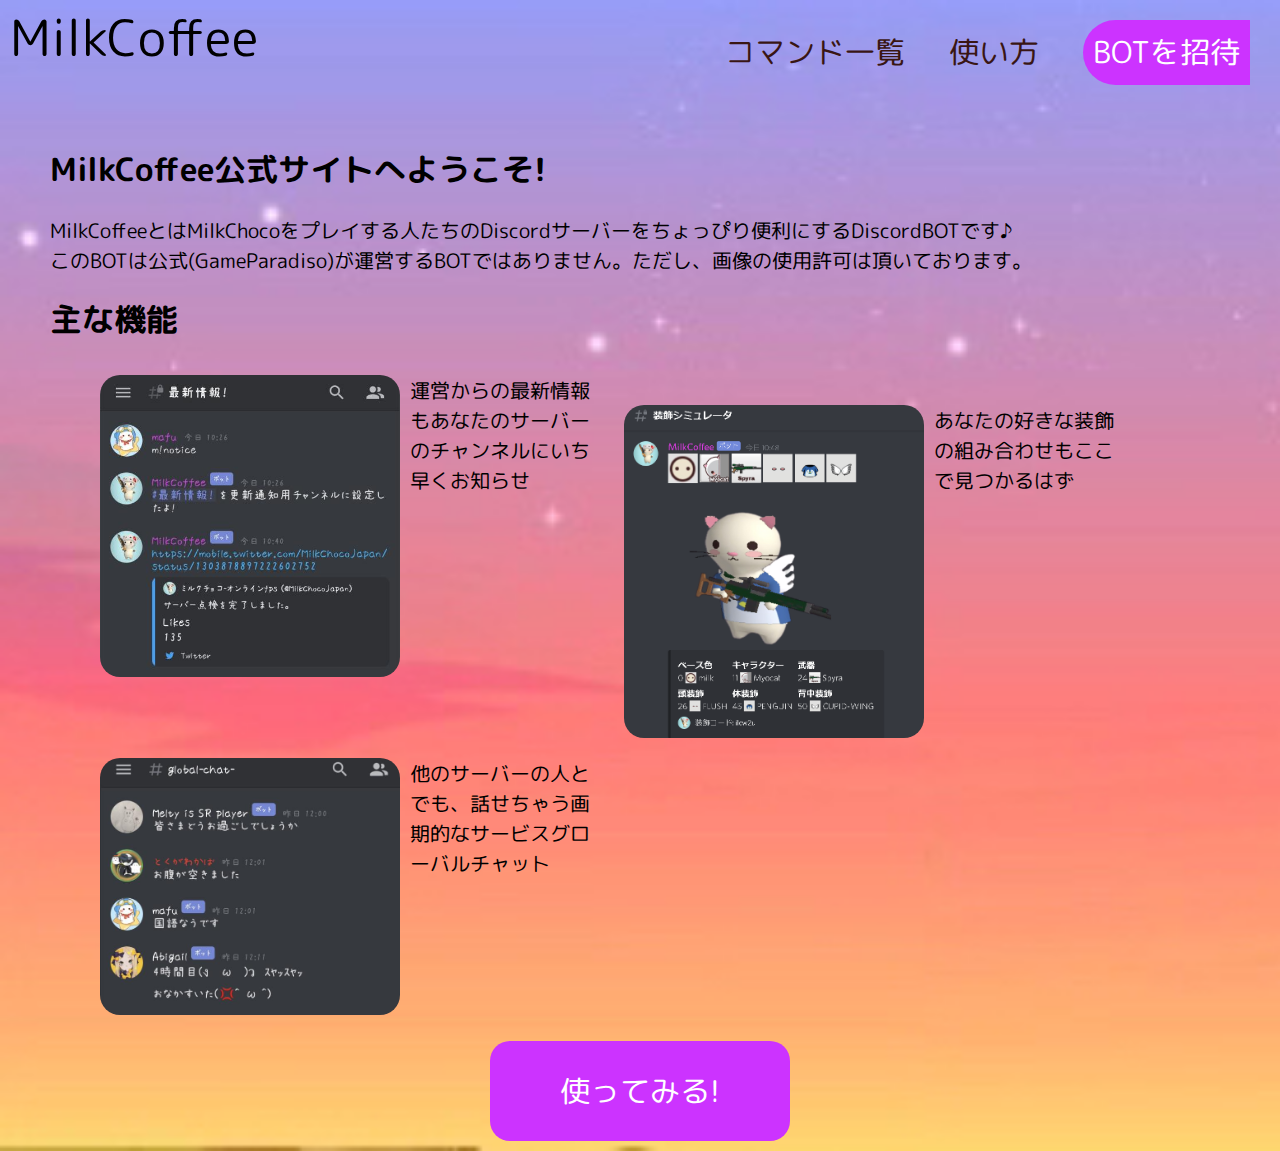
==== docs/index.html @ a01cde35 "index.htmlの基本構成" ====
<!DOCTYPE html>
<html lang="ja">
  <head>
    <meta charset="utf-8">
    <title>Home | MilkCoffee</title>
    <link rel="stylesheet" href="./style.css">
    <link rel="shortcut icon" href="./icon.ico">
  </head>
  <body>
    <div class="header">
      <div>MilkCoffee</div>
      <ul>
        <li class="header_menu"> <a href="#">コマンド一覧</a> </li>
        <li class="header_menu"> <a href="#">使い方</a> </li>
        <li class="header_invite_button"> <a href="#">BOTを招待</a> </li>
      </ul>
    </div>
    <div class="content">
      <h1>MilkCoffee公式サイトへようこそ!</h1>
      <p>
        MilkCoffeeとはMilkChocoをプレイする人たちのDiscordサーバーをちょっぴり便利にするDiscordBOTです♪ <br>
        
        このBOTは公式(GameParadiso)が運営するBOTではありません。ただし、画像の使用許可は頂いております。
      </p>
      <h1>主な機能</h1>
      <ul class="features">
        <li>
          <img src="notice.png" alt="">
            <p>運営からの最新情報もあなたのサーバーのチャンネルにいち早くお知らせ</p>
        </li>
        <li>
          <img src="costume.png" alt="">
            <p>あなたの好きな装飾の組み合わせもここで見つかるはず</p>
        </li>
        <li>
          <img src="global.png" alt="">
            <p>他のサーバーの人とでも、話せちゃう画期的なサービスグローバルチャット</p>
        </li>
      </ul>

      <div class="feature_invite_button">
        <a href="#">使ってみる!</a>
      </div>
    </div>
  </body>
</html>
---- docs/style.css ----
@import url('https://fonts.googleapis.com/css?family=M+PLUS+Rounded+1c');

body {
  font-family: 'M PLUS Rounded 1c', sans-serif;
  margin: 0px;
  padding: 0px;
  background-image: url('bg.png');
  background-size: cover;
}

.header {
  height: 125px;
}

.header div {
  width:275px;
  font-size: 50px;
  float: left;
  padding: 0px;
  margin: 0px 0px 0px 10px;
}

.header ul {
  margin: 10px;
  padding: 0px;
  float: right;
  list-style: none;
}

.header li {
  margin: 10px 20px;
  font-size: 30px;
  display: inline-block;
}

.header li a {
  text-decoration: none;
}
.header_menu a {
  color: #391614;
}

.header_invite_button {
  padding: 10px;
  background-color: #cc33ff;
  border-radius: 40px 0px 0px 40px;
}

.header_invite_button a {
  color: white;
}

.content {
  padding: 0px 50px;
}

.content p {
  font-size: 20px;
}

.fearture_box {
  width: 400px;
}

.features {
  list-style: none;
}

.features li {
  display: inline-block;
  width: 500px;
  margin: 10px;
}

.features li p {
  margin: auto 0px;
}

.features li img {
  width: 300px;
  float: left;
  margin: 0px 10px 0px 0px;
  border-radius: 20px;
}


.feature_invite_button {
  border-radius: 20px;
  background-color: #cc33ff;
  width: 300px;
  height: 100px;
  margin: 10px auto;
  text-align: center;
  position: relative;
}

.feature_invite_button a {
  text-decoration: none;
  position: absolute;
  top: 0;
  left: 0;
  width: 100%;
  height: 100%;
  color: white;
  font-size: 30px;
  line-height: 100px;
}
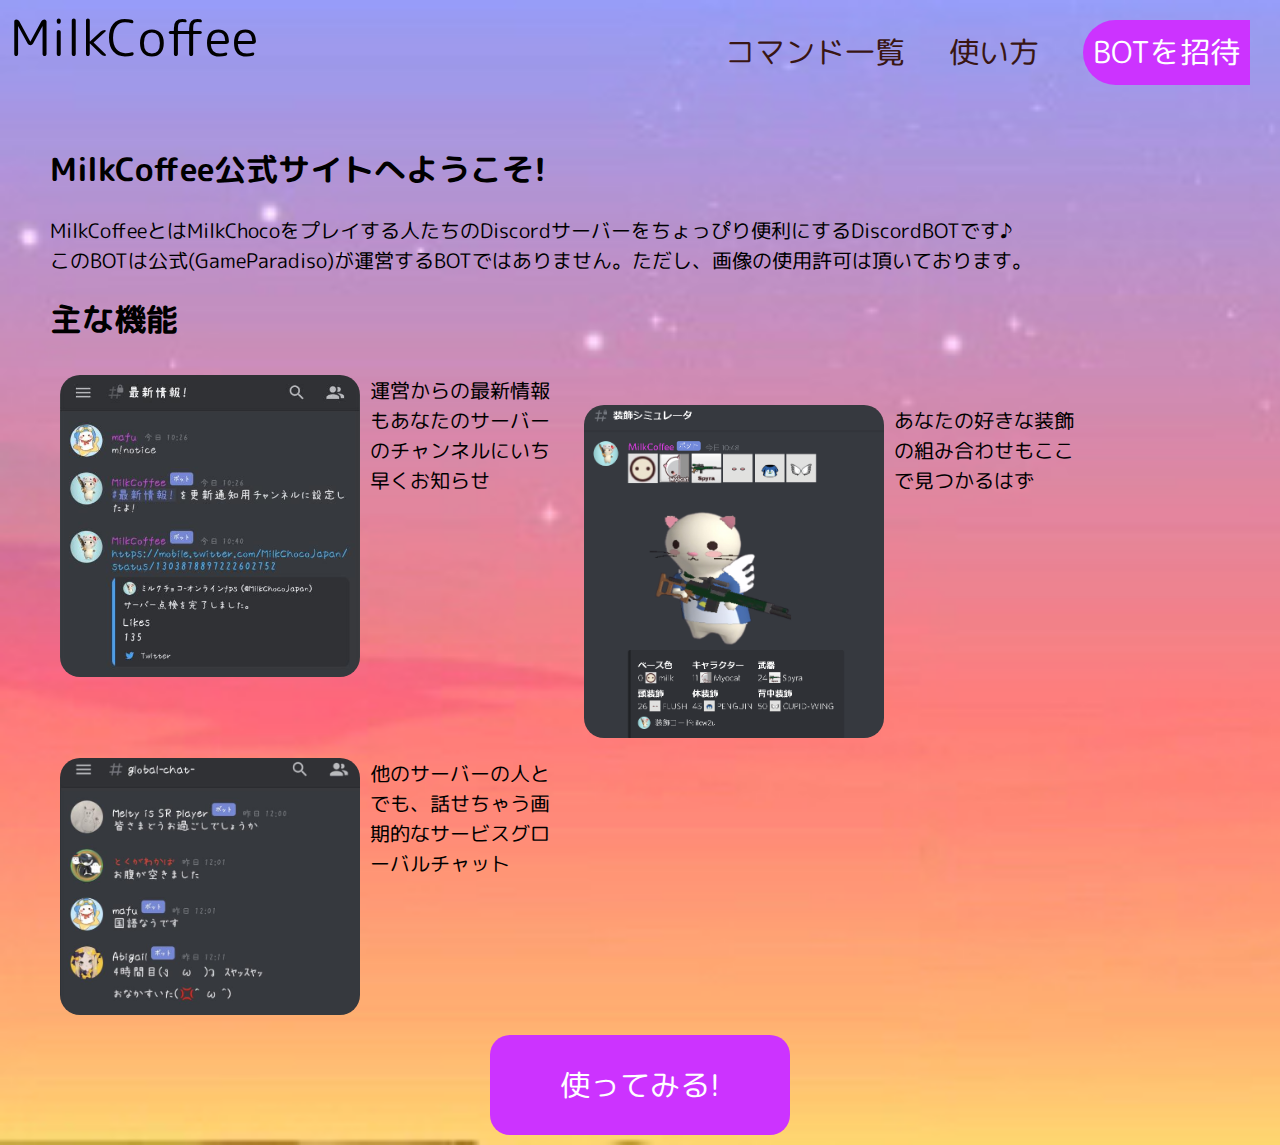
==== commit 675e33cb: "スマホ対応(仮)" ====
--- a/docs/index.html
+++ b/docs/index.html
@@ -3,23 +3,35 @@
   <head>
     <meta charset="utf-8">
     <title>Home | MilkCoffee</title>
+    <meta name="viewport" content="width=device-width, initial-scale=1.0, maximum-scale=1.0, minimum-scale=1.0">
     <link rel="stylesheet" href="./style.css">
     <link rel="shortcut icon" href="./icon.ico">
+    <script src="https://ajax.googleapis.com/ajax/libs/jquery/1.12.4/jquery.min.js"></script>
+    <script src="./script.js"></script>
   </head>
   <body>
     <div class="header">
-      <div>MilkCoffee</div>
-      <ul>
+      <div class="header_title">MilkCoffee</div>
+      <ul class="pc_menu">
         <li class="header_menu"> <a href="#">コマンド一覧</a> </li>
         <li class="header_menu"> <a href="#">使い方</a> </li>
         <li class="header_invite_button"> <a href="#">BOTを招待</a> </li>
       </ul>
+      <img class="phone_menu_open" id="open_menu" src="open.png" alt="">
+      <div class="phone_menu">
+        <img class="phone_menu_close" id="close_menu" src="close.png" alt="">
+        <ul>
+          <li> <a href="">コマンド一覧</a> </li>
+          <li> <a href="#">使い方</a> </li>
+          <li class="header_invite_button"> <a href="#">BOTを追加</a> </li>
+        </ul>
+      </div>
     </div>
     <div class="content">
       <h1>MilkCoffee公式サイトへようこそ!</h1>
       <p>
         MilkCoffeeとはMilkChocoをプレイする人たちのDiscordサーバーをちょっぴり便利にするDiscordBOTです♪ <br>
-        
+
         このBOTは公式(GameParadiso)が運営するBOTではありません。ただし、画像の使用許可は頂いております。
       </p>
       <h1>主な機能</h1>
--- a/docs/style.css
+++ b/docs/style.css
@@ -12,12 +12,50 @@
   height: 125px;
 }
 
-.header div {
+.phone_menu_open {
+  height: 100px;
+  float: right;
+  display: none;
+}
+
+.phone_menu {
+  position: absolute;
+  top: 0px;
+  right: 0px;
+  height: 80%;
+  display: none;
+  background-color: rgba(152, 251, 152, 0.85);
+  z-index: 2;
+}
+
+@media screen and (max-width: 890px) {
+  .phone_menu_open {
+    display: inline-block;
+  }
+  .phone_menu_close {
+    height: 100px;
+    float: right;
+  }
+  .pc_menu {
+    display: none;
+  }
+}
+
+
+
+.header_title {
   width:275px;
   font-size: 50px;
   float: left;
   padding: 0px;
   margin: 0px 0px 0px 10px;
+}
+@media screen and (max-width: 890px) {
+  .header_title {
+    width: 150px;
+    font-size: 30px;
+    margin: 10px;
+  }
 }
 
 .header ul {
@@ -52,6 +90,7 @@
 
 .content {
   padding: 0px 50px;
+  position: relative;
 }
 
 .content p {
@@ -63,6 +102,8 @@
 }
 
 .features {
+  margin: 0px;
+  padding: 0px;
   list-style: none;
 }
 
@@ -76,11 +117,21 @@
   margin: auto 0px;
 }
 
+
 .features li img {
   width: 300px;
   float: left;
   margin: 0px 10px 0px 0px;
   border-radius: 20px;
+}
+@media screen and (max-width: 890px) {
+  .features li {
+    width: 100%;
+  }
+  .features li img {
+    float:none;
+    width: 100%;
+  }
 }
 
 
@@ -105,3 +156,8 @@
   font-size: 30px;
   line-height: 100px;
 }
+@media screen and (max-width: 890px) {
+  .feature_invite_button {
+    width: 100%;
+  }
+}
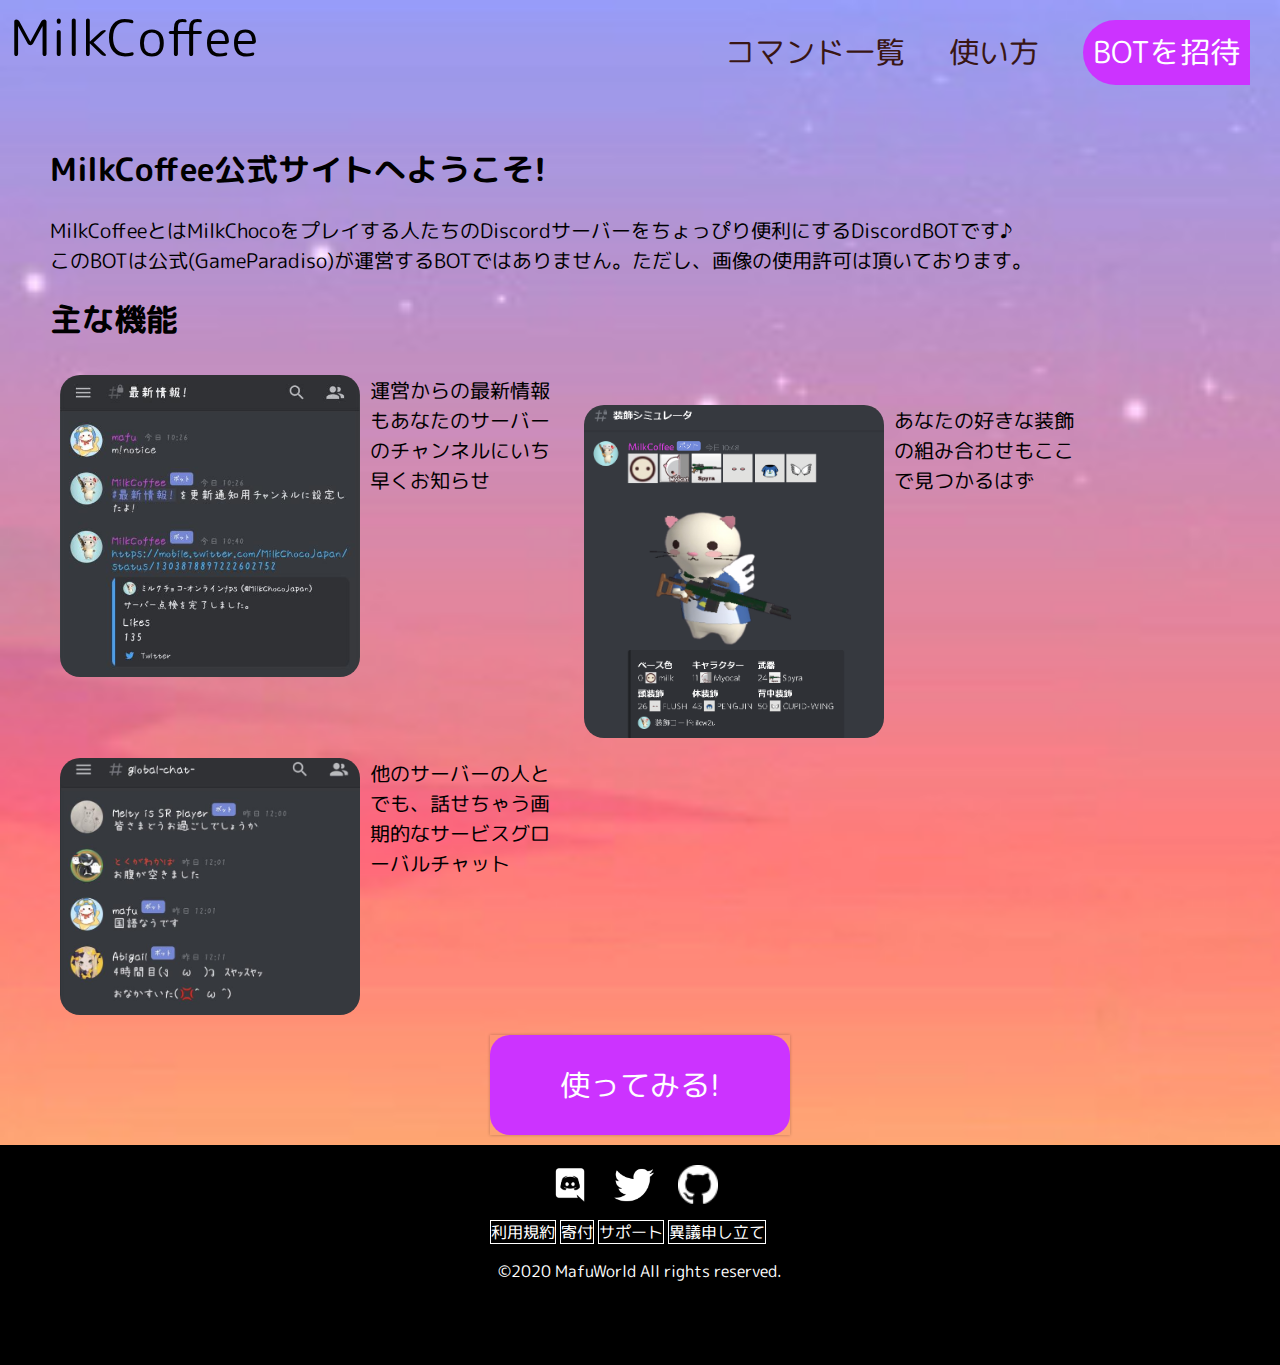
==== commit abf597d6: "動きを追加" ====
--- a/docs/index.html
+++ b/docs/index.html
@@ -17,9 +17,9 @@
         <li class="header_menu"> <a href="#">使い方</a> </li>
         <li class="header_invite_button"> <a href="#">BOTを招待</a> </li>
       </ul>
-      <img class="phone_menu_open" id="open_menu" src="open.png" alt="">
+      <img class="phone_menu_open" id="open_menu" src="./images/open.png" alt="">
       <div class="phone_menu">
-        <img class="phone_menu_close" id="close_menu" src="close.png" alt="">
+        <img class="phone_menu_close" id="close_menu" src="./images/close.png" alt="">
         <ul>
           <li> <a href="">コマンド一覧</a> </li>
           <li> <a href="#">使い方</a> </li>
@@ -37,22 +37,37 @@
       <h1>主な機能</h1>
       <ul class="features">
         <li>
-          <img src="notice.png" alt="">
+          <img src="./images/notice.png" alt="">
             <p>運営からの最新情報もあなたのサーバーのチャンネルにいち早くお知らせ</p>
         </li>
         <li>
-          <img src="costume.png" alt="">
+          <img src="./images/costume.png" alt="">
             <p>あなたの好きな装飾の組み合わせもここで見つかるはず</p>
         </li>
         <li>
-          <img src="global.png" alt="">
+          <img src="./images/global.png" alt="">
             <p>他のサーバーの人とでも、話せちゃう画期的なサービスグローバルチャット</p>
         </li>
       </ul>
-
       <div class="feature_invite_button">
         <a href="#">使ってみる!</a>
       </div>
     </div>
+    <div class="footer">
+      <div class="footer_images">
+        <a href="http://mafu.cf/mafu" target="_blank"><img src="./images/discord.png"></a>
+        <a href="https://mafu.cf/twitter" target="_blank"><img src="./images/twitter.png"></a>
+        <a href="http://mafu.cf/github" target="_blank"><img src="./images/github.png"></a>
+      </div>
+      <div class="footer_buttons">
+        <a href="#">利用規約</a>
+        <a href="#">寄付</a>
+        <a href="#">サポート</a>
+        <a href="#">異議申し立て</a>
+      </div>
+      <p>
+        ©2020 MafuWorld All rights reserved. <br>
+      </p>
+    </div>
   </body>
 </html>
--- a/docs/style.css
+++ b/docs/style.css
@@ -4,7 +4,7 @@
   font-family: 'M PLUS Rounded 1c', sans-serif;
   margin: 0px;
   padding: 0px;
-  background-image: url('bg.png');
+  background-image: url('./images/bg.png');
   background-size: cover;
 }
 
@@ -76,12 +76,32 @@
 }
 .header_menu a {
   color: #391614;
+  position: relative;
+}
+
+.header_menu a::after {
+  position: absolute;
+  content: '';
+  bottom: 0;
+  left: 0;
+  width: 0;
+  height: 3px;
+  background: #391614;
+  transition: all 0.3s ease 0s;
+}
+.header_menu a:hover::after {
+  width: 100%;
 }
 
 .header_invite_button {
   padding: 10px;
   background-color: #cc33ff;
   border-radius: 40px 0px 0px 40px;
+  transition: all 0.3s ease 0s;
+}
+
+.header_invite_button:hover {
+  background-color: #d8bfd8;
 }
 
 .header_invite_button a {
@@ -155,9 +175,63 @@
   color: white;
   font-size: 30px;
   line-height: 100px;
-}
+  box-shadow: 0 0 3px 0 rgba(0, 0, 0, 0.25);
+  transition: all 0.3s ease 0s;
+}
+
+.feature_invite_button a:hover {
+  box-shadow: 0 3px 6px 0 rgba(0, 0, 0, 0.25);
+  transform: translateY(-0.3em);
+}
+
 @media screen and (max-width: 890px) {
   .feature_invite_button {
     width: 100%;
   }
 }
+
+.footer {
+  height: 200px;
+  background-color: black;
+  color: white;
+  padding: 10px;
+}
+
+.footer_images {
+  height: auto;
+  width: 200px;
+  margin: 10px auto;
+  padding: 0px;
+}
+
+.footer_images img {
+  width: 40px;
+  height: auto;
+  margin: 0px 10px;
+}
+
+.footer_buttons {
+  width: 300px;
+  margin: 10px auto;
+}
+
+.footer_buttons a {
+  text-decoration: none;
+  color: white;
+  border: 1px solid white;
+}
+
+.footer_buttons a::after {
+  transform: translateY(-50%);
+}
+
+.footer_buttons a:hover {
+  background: white;
+	color: black;
+}
+
+
+
+.footer p {
+  text-align: center;
+}
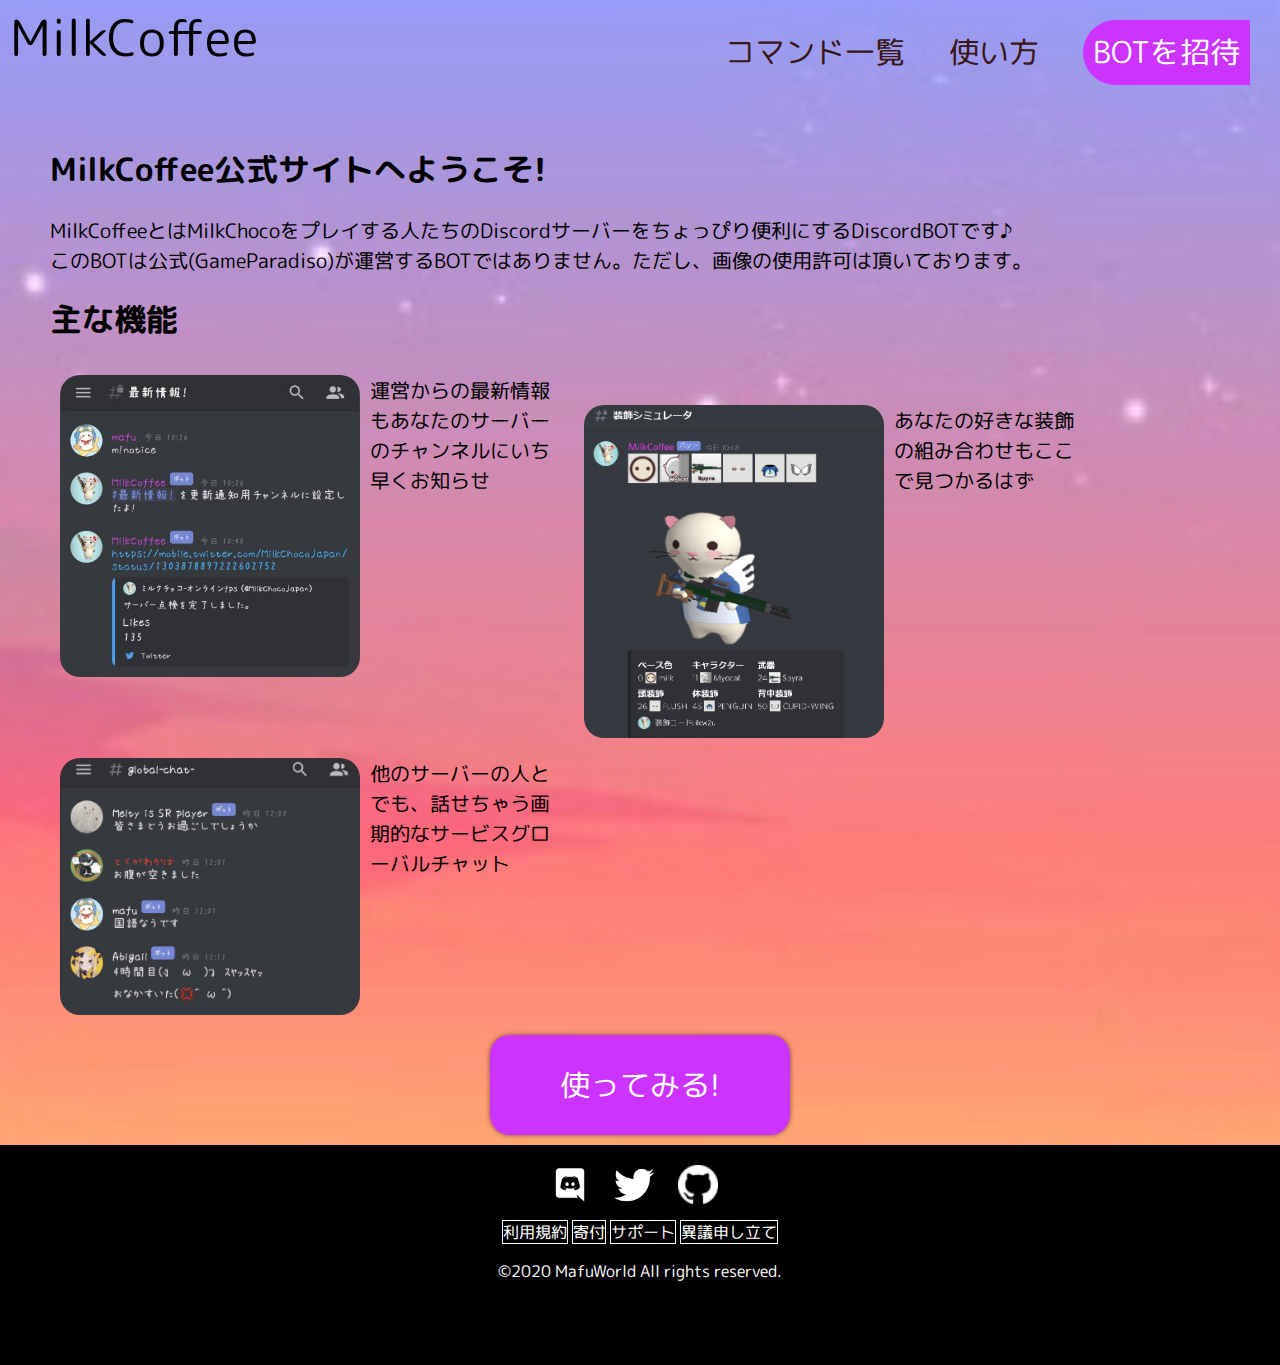
==== commit fccb4e2f: "linksを追加" ====
--- a/docs/index.html
+++ b/docs/index.html
@@ -15,7 +15,7 @@
       <ul class="pc_menu">
         <li class="header_menu"> <a href="#">コマンド一覧</a> </li>
         <li class="header_menu"> <a href="#">使い方</a> </li>
-        <li class="header_invite_button"> <a href="#">BOTを招待</a> </li>
+        <li class="header_invite_button"> <a href="https://milkcoffee.cf/links/invite">BOTを招待</a> </li>
       </ul>
       <img class="phone_menu_open" id="open_menu" src="./images/open.png" alt="">
       <div class="phone_menu">
@@ -50,20 +50,20 @@
         </li>
       </ul>
       <div class="feature_invite_button">
-        <a href="#">使ってみる!</a>
+        <a href="https://milkcoffee.cf/links/invite">使ってみる!</a>
       </div>
     </div>
     <div class="footer">
       <div class="footer_images">
-        <a href="http://mafu.cf/mafu" target="_blank"><img src="./images/discord.png"></a>
-        <a href="https://mafu.cf/twitter" target="_blank"><img src="./images/twitter.png"></a>
-        <a href="http://mafu.cf/github" target="_blank"><img src="./images/github.png"></a>
+        <a href="https://milkcoffee.cf/links/server" target="_blank"><img src="./images/discord.png"></a>
+        <a href="https://milkcoffee.cf/links/twitter" target="_blank"><img src="./images/twitter.png"></a>
+        <a href="https://milkcoffee.cf/links/github" target="_blank"><img src="./images/github.png"></a>
       </div>
       <div class="footer_buttons">
-        <a href="#">利用規約</a>
-        <a href="#">寄付</a>
-        <a href="#">サポート</a>
-        <a href="#">異議申し立て</a>
+        <a href="https://milkcoffee.cf/links/term">利用規約</a>
+        <a href="https://milkcoffee.cf/links/donate">寄付</a>
+        <a href="https://milkcoffee.cf/links/server">サポート</a>
+        <a href="https://milkcoffee.cf/links/appeal">異議申し立て</a>
       </div>
       <p>
         ©2020 MafuWorld All rights reserved. <br>
--- a/docs/style.css
+++ b/docs/style.css
@@ -166,6 +166,7 @@
 }
 
 .feature_invite_button a {
+  border-radius: 20px;
   text-decoration: none;
   position: absolute;
   top: 0;
@@ -175,13 +176,13 @@
   color: white;
   font-size: 30px;
   line-height: 100px;
-  box-shadow: 0 0 3px 0 rgba(0, 0, 0, 0.25);
-  transition: all 0.3s ease 0s;
+  box-shadow: 0 0 5px 0 rgba(0, 0, 0, 0.5);
+  transition: 0.3s;
 }
 
 .feature_invite_button a:hover {
-  box-shadow: 0 3px 6px 0 rgba(0, 0, 0, 0.25);
-  transform: translateY(-0.3em);
+  box-shadow: 0 5px 8px 0 rgba(0, 0, 0, 0.5);
+  transform: translateY(-5px);
 }
 
 @media screen and (max-width: 890px) {
@@ -211,7 +212,7 @@
 }
 
 .footer_buttons {
-  width: 300px;
+  width: 277px;
   margin: 10px auto;
 }
 
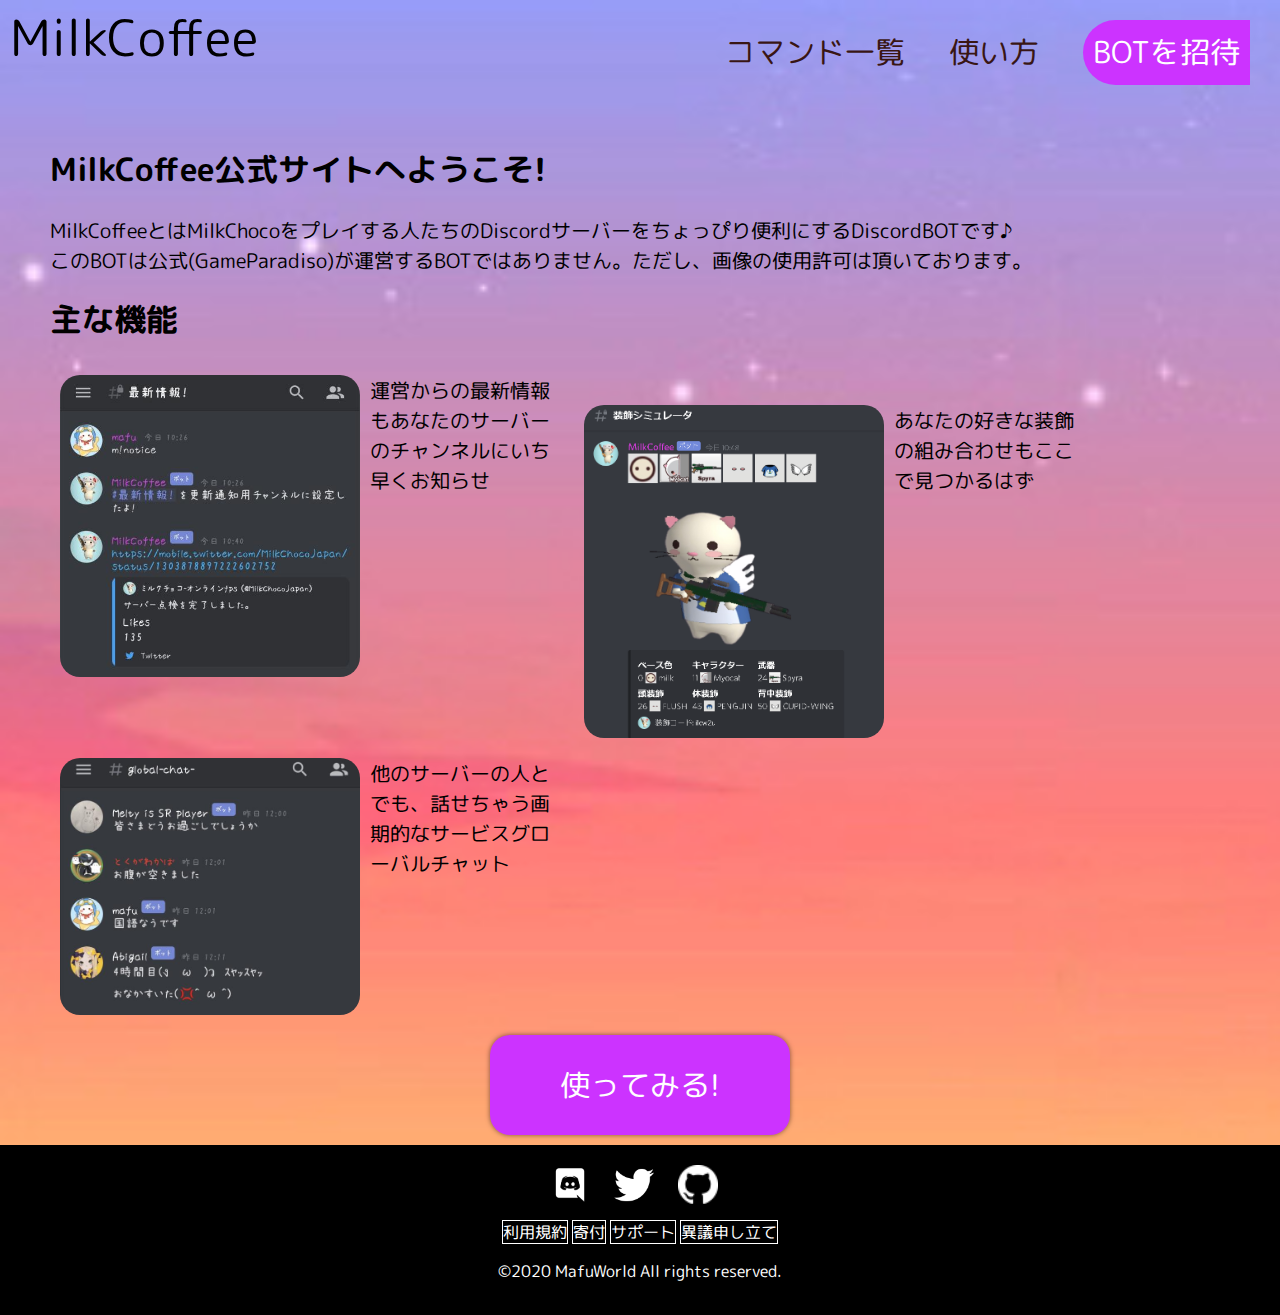
==== commit 2f9966e4: "アイコン追加" ====
--- a/docs/index.html
+++ b/docs/index.html
@@ -5,7 +5,7 @@
     <title>Home | MilkCoffee</title>
     <meta name="viewport" content="width=device-width, initial-scale=1.0, maximum-scale=1.0, minimum-scale=1.0">
     <link rel="stylesheet" href="./style.css">
-    <link rel="shortcut icon" href="./icon.ico">
+    <link rel="shortcut icon" href="./images/icon.ico">
     <script src="https://ajax.googleapis.com/ajax/libs/jquery/1.12.4/jquery.min.js"></script>
     <script src="./script.js"></script>
   </head>
--- a/docs/style.css
+++ b/docs/style.css
@@ -192,7 +192,7 @@
 }
 
 .footer {
-  height: 200px;
+  height: 150px;
   background-color: black;
   color: white;
   padding: 10px;
@@ -231,8 +231,6 @@
 	color: black;
 }
 
-
-
 .footer p {
   text-align: center;
 }
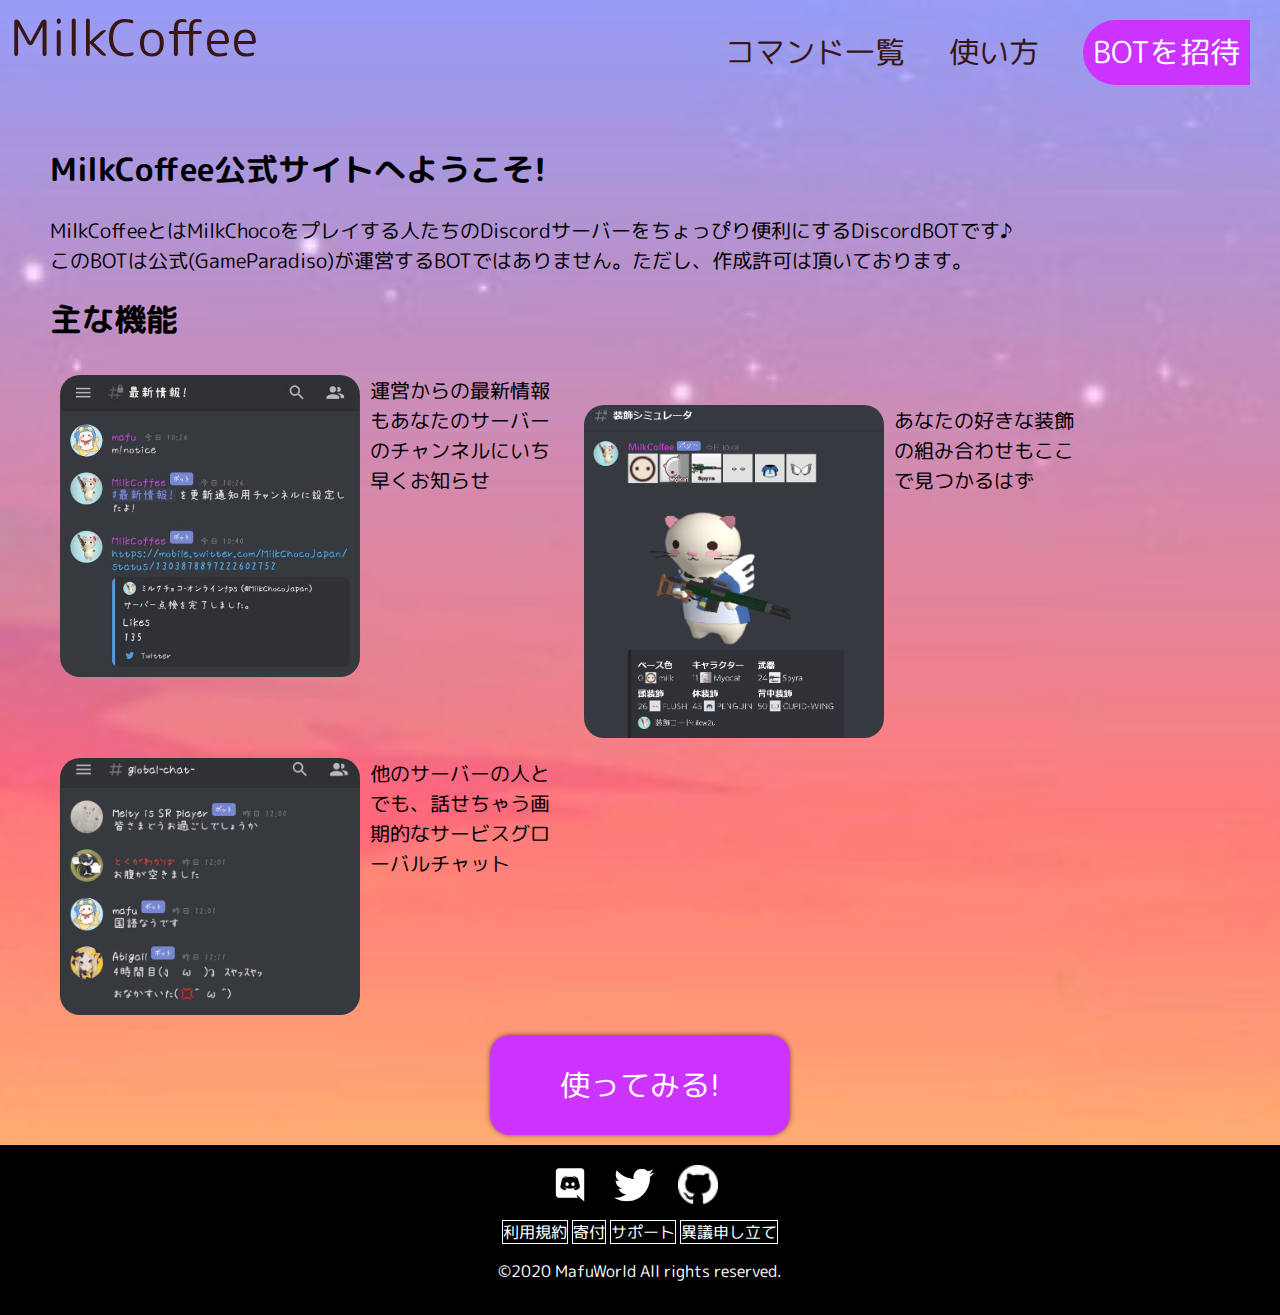
==== commit 7b7cb8b7: "command.htmlを追加" ====
--- a/docs/index.html
+++ b/docs/index.html
@@ -2,7 +2,7 @@
 <html lang="ja">
   <head>
     <meta charset="utf-8">
-    <title>Home | MilkCoffee</title>
+    <title>MilkCoffee</title>
     <meta name="viewport" content="width=device-width, initial-scale=1.0, maximum-scale=1.0, minimum-scale=1.0">
     <link rel="stylesheet" href="./style.css">
     <link rel="shortcut icon" href="./images/icon.ico">
@@ -11,19 +11,19 @@
   </head>
   <body>
     <div class="header">
-      <div class="header_title">MilkCoffee</div>
+      <div class="header_title"><a href="./index">MilkCoffee</a></div>
       <ul class="pc_menu">
-        <li class="header_menu"> <a href="#">コマンド一覧</a> </li>
-        <li class="header_menu"> <a href="#">使い方</a> </li>
-        <li class="header_invite_button"> <a href="https://milkcoffee.cf/links/invite">BOTを招待</a> </li>
+        <li class="header_menu"><a href="./command">コマンド一覧</a></li>
+        <li class="header_menu"><a href="./usage">使い方</a></li>
+        <li class="header_invite_button"> <a href="./links/invite">BOTを招待</a> </li>
       </ul>
       <img class="phone_menu_open" id="open_menu" src="./images/open.png" alt="">
       <div class="phone_menu">
         <img class="phone_menu_close" id="close_menu" src="./images/close.png" alt="">
         <ul>
-          <li> <a href="">コマンド一覧</a> </li>
-          <li> <a href="#">使い方</a> </li>
-          <li class="header_invite_button"> <a href="#">BOTを追加</a> </li>
+          <li><a href="./command">コマンド一覧</a></li>
+          <li><a href="./usage">使い方</a></li>
+          <li class="header_invite_button"><a href="./links/invite">BOTを追加</a></li>
         </ul>
       </div>
     </div>
@@ -31,8 +31,7 @@
       <h1>MilkCoffee公式サイトへようこそ!</h1>
       <p>
         MilkCoffeeとはMilkChocoをプレイする人たちのDiscordサーバーをちょっぴり便利にするDiscordBOTです♪ <br>
-
-        このBOTは公式(GameParadiso)が運営するBOTではありません。ただし、画像の使用許可は頂いております。
+        このBOTは公式(GameParadiso)が運営するBOTではありません。ただし、作成許可は頂いております。
       </p>
       <h1>主な機能</h1>
       <ul class="features">
@@ -50,20 +49,21 @@
         </li>
       </ul>
       <div class="feature_invite_button">
-        <a href="https://milkcoffee.cf/links/invite">使ってみる!</a>
+        <a href="./links/invite">使ってみる!</a>
       </div>
     </div>
+    <div id="page_top"><a href="#"></a></div>
     <div class="footer">
       <div class="footer_images">
-        <a href="https://milkcoffee.cf/links/server" target="_blank"><img src="./images/discord.png"></a>
-        <a href="https://milkcoffee.cf/links/twitter" target="_blank"><img src="./images/twitter.png"></a>
-        <a href="https://milkcoffee.cf/links/github" target="_blank"><img src="./images/github.png"></a>
+        <a href="./links/server" target="_blank"><img src="./images/discord.png"></a>
+        <a href="./links/twitter" target="_blank"><img src="./images/twitter.png"></a>
+        <a href="./links/github" target="_blank"><img src="./images/github.png"></a>
       </div>
       <div class="footer_buttons">
-        <a href="https://milkcoffee.cf/links/term">利用規約</a>
-        <a href="https://milkcoffee.cf/links/donate">寄付</a>
-        <a href="https://milkcoffee.cf/links/server">サポート</a>
-        <a href="https://milkcoffee.cf/links/appeal">異議申し立て</a>
+        <a href="./links/term">利用規約</a>
+        <a href="./links/donate">寄付</a>
+        <a href="./links/server">サポート</a>
+        <a href="./links/appeal">異議申し立て</a>
       </div>
       <p>
         ©2020 MafuWorld All rights reserved. <br>
--- a/docs/style.css
+++ b/docs/style.css
@@ -41,19 +41,22 @@
   }
 }
 
-
-
 .header_title {
-  width:275px;
+  width: 275px;
   font-size: 50px;
   float: left;
   padding: 0px;
   margin: 0px 0px 0px 10px;
 }
+
+.header_title a {
+  text-decoration: none;
+  color: #391614;
+}
 @media screen and (max-width: 890px) {
   .header_title {
-    width: 150px;
-    font-size: 30px;
+    width: 200px;
+    font-size: 40px;
     margin: 10px;
   }
 }
@@ -191,6 +194,86 @@
   }
 }
 
+
+.command_menu {
+  list-style: none;
+  display: inline-block;
+  margin: 0px;
+  padding: 0px;
+}
+.command_menu li {
+  border: 1px solid black;
+  display: inline-block;
+  font-size: 20px;
+  border-radius: 5px;
+  background-color: white;
+  margin: 10px;
+  padding: 5px;
+}
+.command_menu a {
+  text-decoration: none;
+  color: #391614;
+}
+
+#menu_all {
+  background-color: #391614;
+}
+#menu_all a {
+  color: white;
+}
+
+.command_box {
+  padding: 10px 0;
+  margin: 10px;
+  font-size: 20px;
+  display: block;
+  background-color: #391614;
+  border-radius: 5px;
+}
+.command_box p {
+  padding: 10px;
+  margin: 0px;
+  color: white;
+}
+.command_description {
+  padding: 10px;
+  display: none;
+}
+
+
+#page_top{
+  width: 100px;
+  height: 100pxx;
+  position: fixed;
+  right: -100px;
+  bottom: 50px;
+  background: #ef3f40;
+  opacity: 0.6;
+  border-radius: 50%;
+}
+#page_top a{
+  position: relative;
+  display: block;
+  width: 100px;
+  height: 100px;
+  text-decoration: none;
+}
+#page_top a::before{
+  font-weight: 900;
+  content: '↑';
+  font-size: 75px;
+  color: #fff;
+  position: absolute;
+  width: 100px;
+  height: 100px;
+  top: -5px;
+  bottom: 0;
+  right: 0;
+  left: 0;
+  margin: auto;
+  text-align: center;
+}
+
 .footer {
   height: 150px;
   background-color: black;
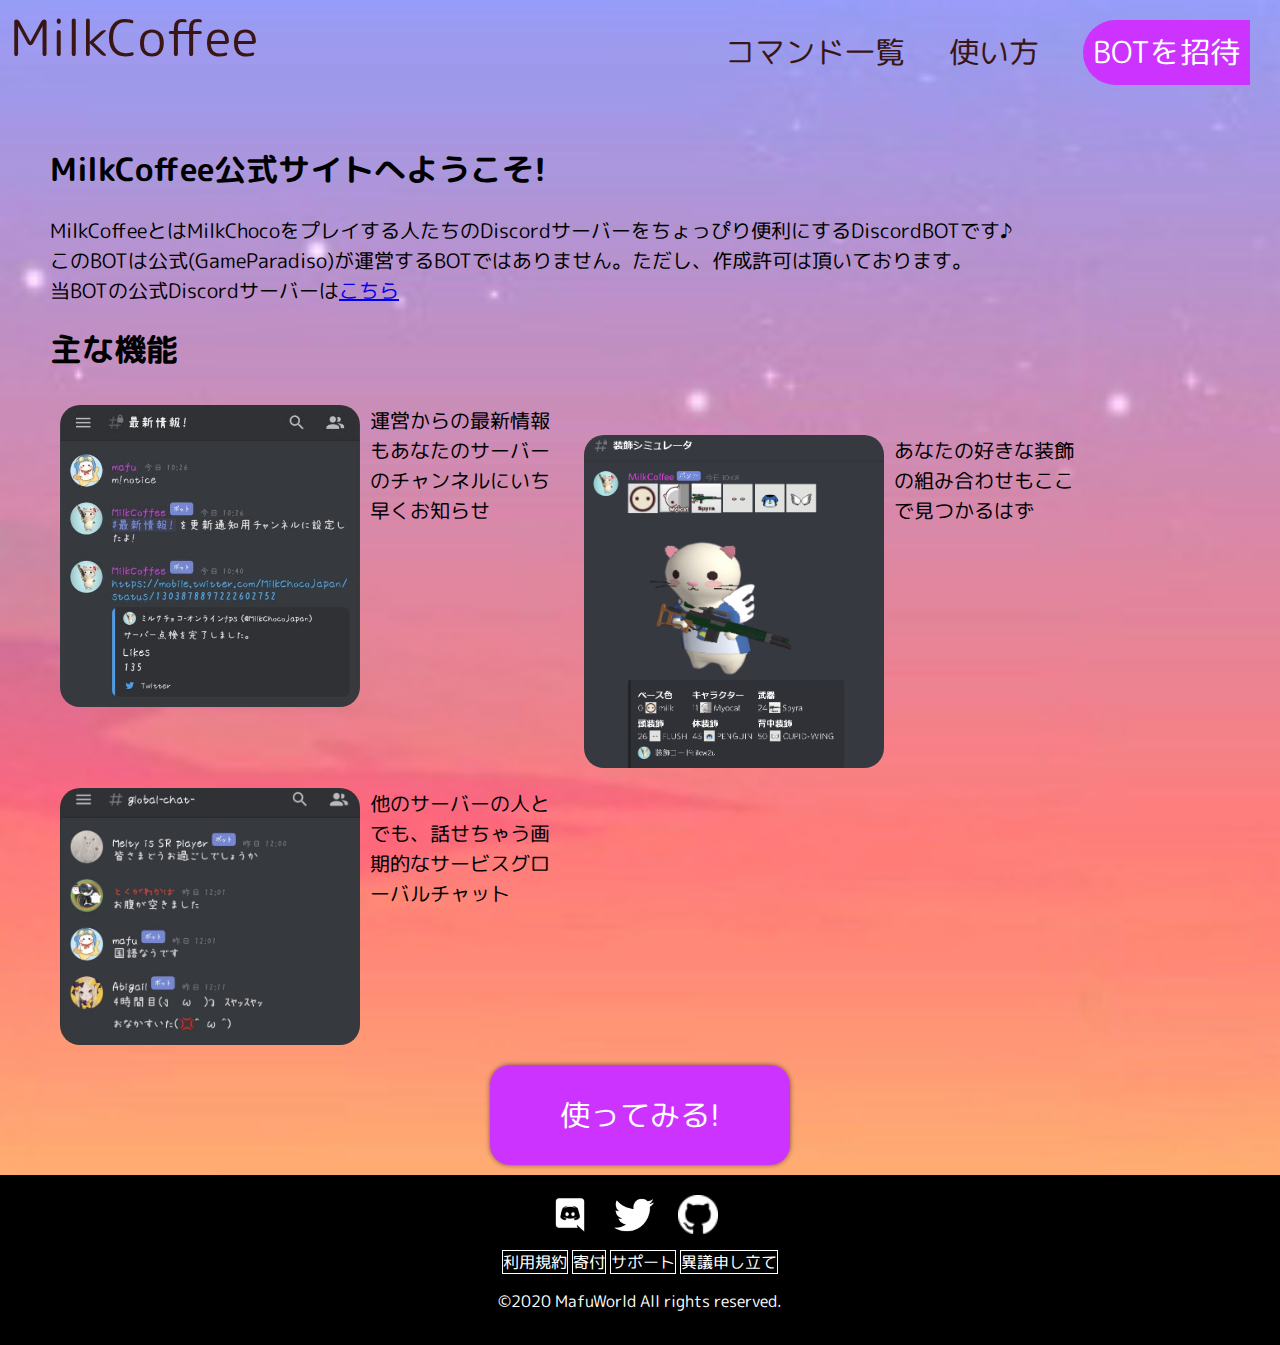
==== commit 2e38a3b7: "GoogleAnalyticsの導入" ====
--- a/docs/index.html
+++ b/docs/index.html
@@ -1,6 +1,15 @@
 <!DOCTYPE html>
 <html lang="ja">
   <head>
+    <!-- Google Analytics -->
+    <script async src="https://www.googletagmanager.com/gtag/js?id=UA-178030395-1"></script>
+    <script>
+      window.dataLayer = window.dataLayer || [];
+      function gtag(){dataLayer.push(arguments);}
+      gtag('js', new Date());
+
+      gtag('config', 'UA-178030395-1');
+    </script>
     <meta charset="utf-8">
     <title>MilkCoffee</title>
     <meta name="viewport" content="width=device-width, initial-scale=1.0, maximum-scale=1.0, minimum-scale=1.0">
@@ -31,7 +40,8 @@
       <h1>MilkCoffee公式サイトへようこそ!</h1>
       <p>
         MilkCoffeeとはMilkChocoをプレイする人たちのDiscordサーバーをちょっぴり便利にするDiscordBOTです♪ <br>
-        このBOTは公式(GameParadiso)が運営するBOTではありません。ただし、作成許可は頂いております。
+        このBOTは公式(GameParadiso)が運営するBOTではありません。ただし、作成許可は頂いております。<br>
+        当BOTの公式Discordサーバーは<a href="./links/server">こちら</a>
       </p>
       <h1>主な機能</h1>
       <ul class="features">
@@ -60,10 +70,10 @@
         <a href="./links/github" target="_blank"><img src="./images/github.png"></a>
       </div>
       <div class="footer_buttons">
-        <a href="./links/term">利用規約</a>
+        <a href="./term">利用規約</a>
         <a href="./links/donate">寄付</a>
         <a href="./links/server">サポート</a>
-        <a href="./links/appeal">異議申し立て</a>
+        <a href="./appeal">異議申し立て</a>
       </div>
       <p>
         ©2020 MafuWorld All rights reserved. <br>
--- a/docs/style.css
+++ b/docs/style.css
@@ -6,6 +6,10 @@
   padding: 0px;
   background-image: url('./images/bg.png');
   background-size: cover;
+}
+
+.cmd_wrap {
+  background-color: #c0c0c0;
 }
 
 .header {
